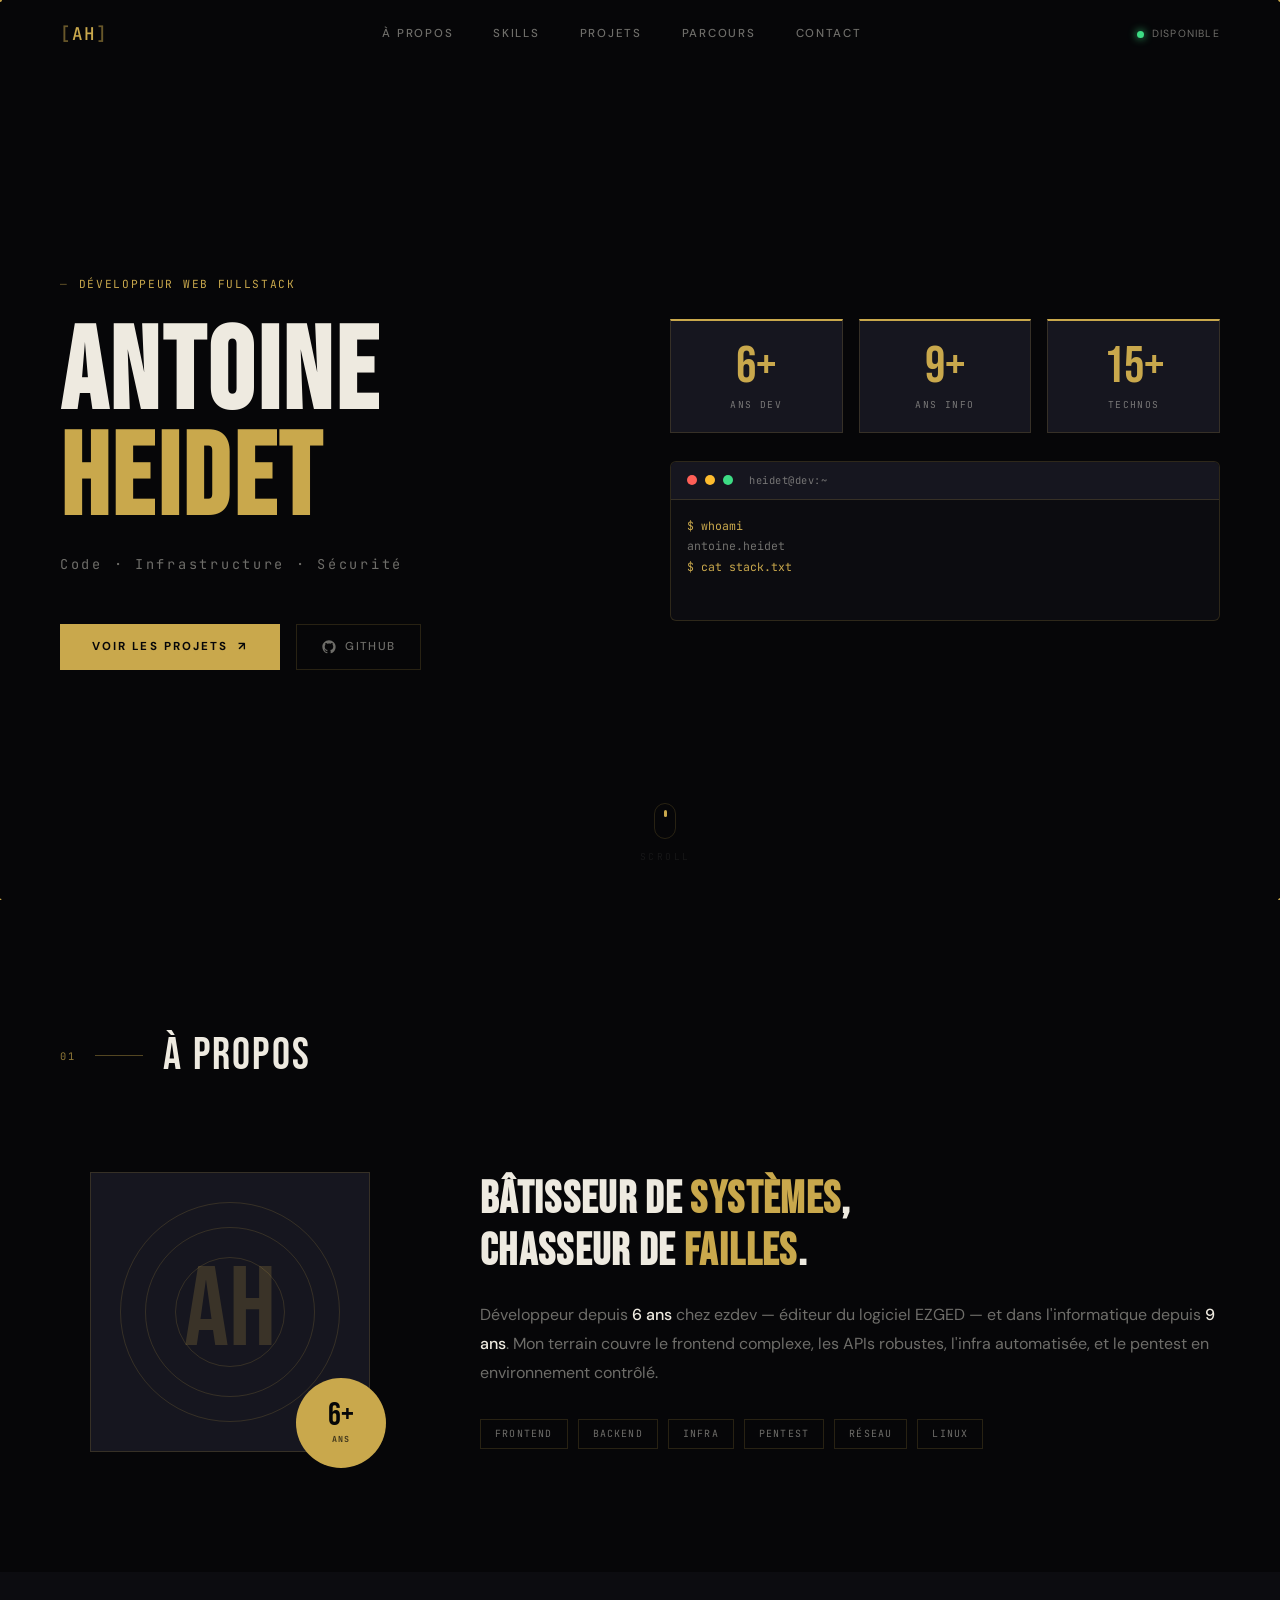
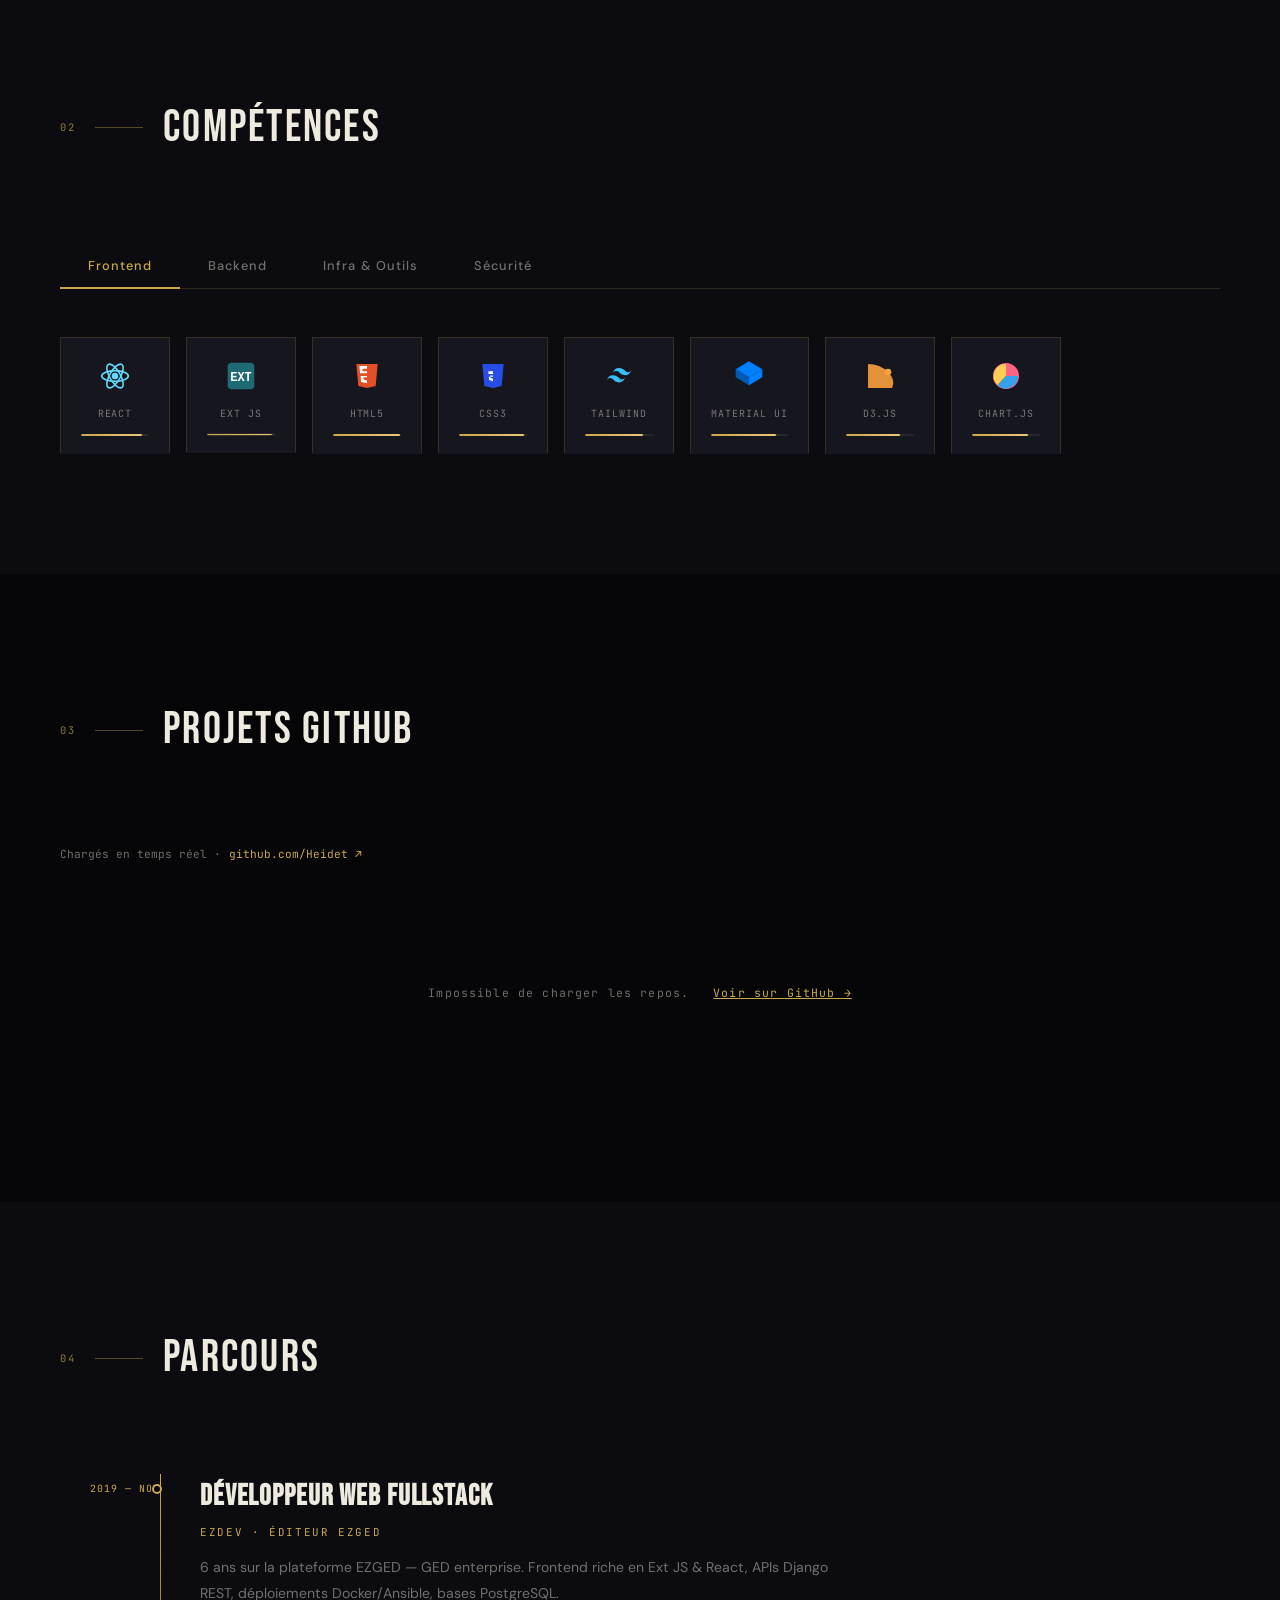
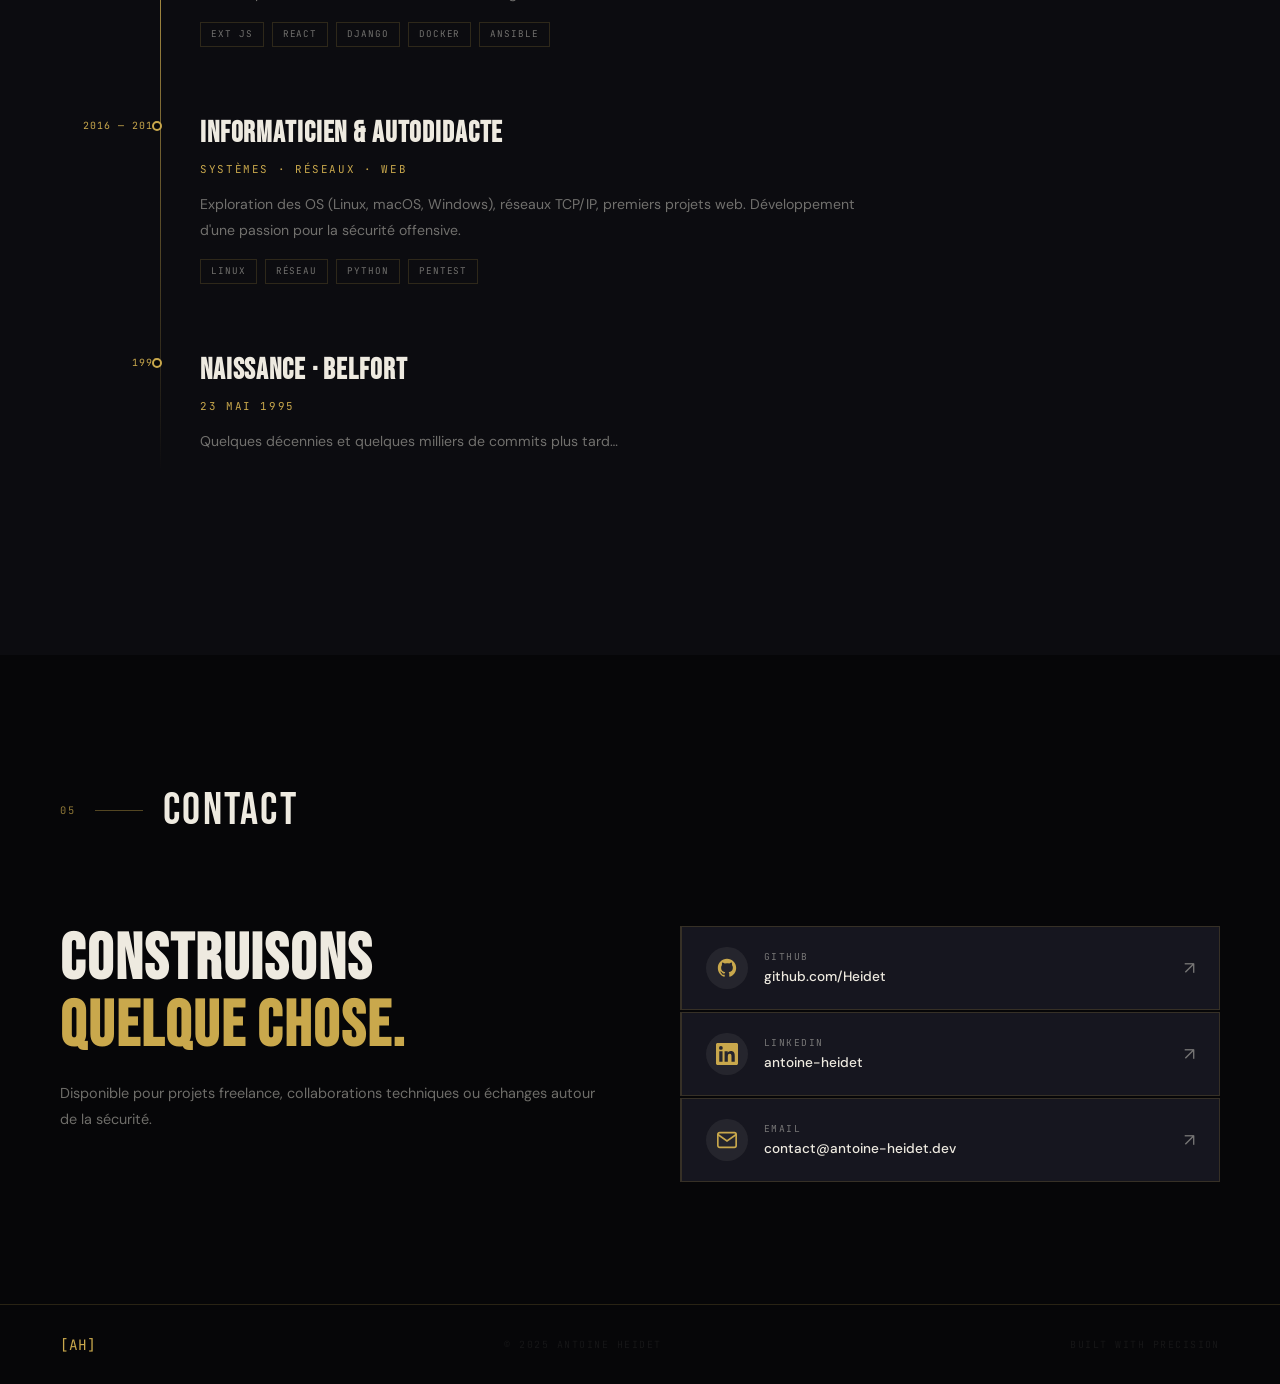
==== portfolio.html @ ffb71284 "first commit portfolio" ====
<!DOCTYPE html>
<html lang="fr">
<head>
  <meta charset="UTF-8" />
  <meta name="viewport" content="width=device-width, initial-scale=1.0" />
  <title>Antoine Heidet — Dev Web</title>
  <link rel="preconnect" href="https://fonts.googleapis.com" />
  <link href="https://fonts.googleapis.com/css2?family=Bebas+Neue&family=DM+Sans:ital,wght@0,300;0,400;0,500;1,300&family=JetBrains+Mono:wght@300;400;500&display=swap" rel="stylesheet" />
  <link rel="stylesheet" href="style.css" />
</head>
<body>

<!-- LOADER -->
<div id="loader">
  <div class="loader-inner">
    <div class="loader-bar"><div class="loader-fill"></div></div>
    <span class="loader-text">Initialisation<span class="loader-dots"></span></span>
  </div>
</div>

<!-- CANVAS BACKGROUND -->
<canvas id="bg-canvas"></canvas>

<!-- NAV -->
<nav id="nav">
  <div class="nav-logo"><span class="logo-bracket">[</span>AH<span class="logo-bracket">]</span></div>
  <div class="nav-links">
    <a href="#about" class="nav-link">À propos</a>
    <a href="#skills" class="nav-link">Skills</a>
    <a href="#projects" class="nav-link">Projets</a>
    <a href="#experience" class="nav-link">Parcours</a>
    <a href="#contact" class="nav-link">Contact</a>
  </div>
  <div class="nav-status"><span class="status-dot"></span><span>Disponible</span></div>
</nav>

<!-- HERO -->
<section id="hero">
  <div class="hero-left">
    <div class="hero-tag"><span class="tag-dash">—</span> Développeur Web Fullstack</div>
    <h1 class="hero-name">
      <span class="name-line" data-text="ANTOINE">ANTOINE</span>
      <span class="name-line accent" data-text="HEIDET">HEIDET</span>
    </h1>
    <p class="hero-sub">Code · Infrastructure · Sécurité</p>
    <div class="hero-cta">
      <a href="#projects" class="btn-main">
        <span class="btn-text">Voir les projets</span>
        <span class="btn-icon">↗</span>
        <span class="btn-bg"></span>
      </a>
      <a href="https://github.com/Heidet" target="_blank" class="btn-ghost">
        <svg width="16" height="16" viewBox="0 0 24 24" fill="currentColor"><path d="M12 2C6.477 2 2 6.477 2 12c0 4.42 2.865 8.166 6.839 9.489.5.092.682-.217.682-.482 0-.237-.008-.866-.013-1.7-2.782.604-3.369-1.341-3.369-1.341-.454-1.155-1.11-1.463-1.11-1.463-.908-.62.069-.608.069-.608 1.003.07 1.531 1.03 1.531 1.03.892 1.529 2.341 1.087 2.91.832.092-.647.35-1.088.636-1.338-2.22-.253-4.555-1.11-4.555-4.943 0-1.091.39-1.984 1.029-2.683-.103-.253-.446-1.27.098-2.647 0 0 .84-.269 2.75 1.025A9.578 9.578 0 0112 6.836c.85.004 1.705.114 2.504.336 1.909-1.294 2.747-1.025 2.747-1.025.546 1.377.202 2.394.1 2.647.64.699 1.028 1.592 1.028 2.683 0 3.842-2.339 4.687-4.566 4.935.359.309.678.919.678 1.852 0 1.336-.012 2.415-.012 2.743 0 .267.18.579.688.481C19.138 20.163 22 16.418 22 12c0-5.523-4.477-10-10-10z"/></svg>
        GitHub
      </a>
    </div>
  </div>
  <div class="hero-right">
    <div class="hero-stats">
      <div class="stat-card" data-delay="0"><div class="stat-num" data-count="6">0</div><div class="stat-label">ans dev</div></div>
      <div class="stat-card" data-delay="150"><div class="stat-num" data-count="9">0</div><div class="stat-label">ans info</div></div>
      <div class="stat-card" data-delay="300"><div class="stat-num" data-count="15">0</div><div class="stat-label">technos</div></div>
    </div>
    <div class="hero-terminal">
      <div class="terminal-bar">
        <span class="t-dot red"></span><span class="t-dot yellow"></span><span class="t-dot green"></span>
        <span class="t-title">heidet@dev:~</span>
      </div>
      <div class="terminal-body" id="terminal-body"></div>
    </div>
  </div>
  <div class="hero-scroll-hint"><div class="scroll-wheel"><div class="scroll-wheel-inner"></div></div><span>Scroll</span></div>
</section>

<!-- À PROPOS -->
<section id="about" class="section">
  <div class="section-label">
    <span class="label-num">01</span><span class="label-line"></span><span class="label-text">À propos</span>
  </div>
  <div class="about-grid">
    <div class="about-avatar reveal-left">
      <div class="avatar-frame">
        <div class="avatar-inner">
          <div class="avatar-initials">AH</div>
          <div class="avatar-rings"><div class="ring r1"></div><div class="ring r2"></div><div class="ring r3"></div></div>
        </div>
        <div class="avatar-badge"><span class="badge-n">6+</span><span class="badge-t">ans</span></div>
      </div>
    </div>
    <div class="about-content reveal-right">
      <h2 class="about-title">Bâtisseur de <em>systèmes</em>,<br>chasseur de <em>failles</em>.</h2>
      <p class="about-text">Développeur depuis <strong>6 ans</strong> chez ezdev — éditeur du logiciel EZGED — et dans l'informatique depuis <strong>9 ans</strong>. Mon terrain couvre le frontend complexe, les APIs robustes, l'infra automatisée, et le pentest en environnement contrôlé.</p>
      <div class="about-tags">
        <span class="atag">Frontend</span><span class="atag">Backend</span><span class="atag">Infra</span><span class="atag">Pentest</span><span class="atag">Réseau</span><span class="atag">Linux</span>
      </div>
    </div>
  </div>
</section>

<!-- COMPÉTENCES -->
<section id="skills" class="section">
  <div class="section-label">
    <span class="label-num">02</span><span class="label-line"></span><span class="label-text">Compétences</span>
  </div>
  <div class="skills-tabs">
    <button class="stab active" data-tab="frontend">Frontend</button>
    <button class="stab" data-tab="backend">Backend</button>
    <button class="stab" data-tab="infra">Infra & Outils</button>
    <button class="stab" data-tab="secu">Sécurité</button>
  </div>
  <div class="skills-panels">

    <div class="skills-panel active" id="tab-frontend">
      <div class="skills-row">
        <div class="sk-card" style="--d:0ms"><div class="sk-icon"><svg viewBox="0 0 24 24" fill="none"><circle cx="12" cy="12" r="2.5" fill="#61DAFB"/><ellipse cx="12" cy="12" rx="10" ry="4" stroke="#61DAFB" stroke-width="1.2" fill="none"/><ellipse cx="12" cy="12" rx="10" ry="4" stroke="#61DAFB" stroke-width="1.2" fill="none" transform="rotate(60 12 12)"/><ellipse cx="12" cy="12" rx="10" ry="4" stroke="#61DAFB" stroke-width="1.2" fill="none" transform="rotate(120 12 12)"/></svg></div><span class="sk-name">React</span><div class="sk-bar"><div class="sk-fill" style="--p:90%"></div></div></div>
        <div class="sk-card" style="--d:60ms"><div class="sk-icon"><svg viewBox="0 0 24 24" fill="none"><rect x="2" y="2" width="20" height="20" rx="3" fill="#1F6B75"/><text x="12" y="16" text-anchor="middle" font-size="9" font-weight="bold" fill="white" font-family="monospace">EXT</text></svg></div><span class="sk-name">Ext JS</span><div class="sk-bar"><div class="sk-fill" style="--p:95%"></div></div></div>
        <div class="sk-card" style="--d:120ms"><div class="sk-icon"><svg viewBox="0 0 24 24"><path d="M4 3l1.5 16.5L12 21l6.5-1.5L20 3H4z" fill="#E34F26"/><path d="M12 8.5H8.7L8.5 6.5H12V4.5H6.3l.5 5.5h5.2v2h-4.8l.4 4.5L12 17.5v-2.1l-2.5-.7-.2-1.7H12v-2.5z" fill="white"/></svg></div><span class="sk-name">HTML5</span><div class="sk-bar"><div class="sk-fill" style="--p:98%"></div></div></div>
        <div class="sk-card" style="--d:180ms"><div class="sk-icon"><svg viewBox="0 0 24 24"><path d="M4 3l1.5 16.5L12 21l6.5-1.5L20 3H4z" fill="#264DE4"/><path d="M12 8.5H8.5l.2 2H12v2H8.9l.2 2.5L12 16v-2l-2-.6-.2-1.7H12V8.5z" fill="white"/></svg></div><span class="sk-name">CSS3</span><div class="sk-bar"><div class="sk-fill" style="--p:95%"></div></div></div>
        <div class="sk-card" style="--d:240ms"><div class="sk-icon"><svg viewBox="0 0 24 24" fill="none"><path d="M12 6C9.6 6 8.1 7.2 7.5 9.6c.9-1.2 1.95-1.65 3.15-1.35.685.171 1.174.667 1.715 1.215C13.24 10.39 14.22 11.4 16.5 11.4c2.4 0 3.9-1.2 4.5-3.6-.9 1.2-1.95 1.65-3.15 1.35C15.26 7.01 14.28 6 12 6zM7.5 11.4C5.1 11.4 3.6 12.6 3 15c.9-1.2 1.95-1.65 3.15-1.35.685.171 1.174.667 1.715 1.215C8.74 15.79 9.72 16.8 12 16.8c2.4 0 3.9-1.2 4.5-3.6-.9 1.2-1.95 1.65-3.15 1.35C10.76 12.41 9.78 11.4 7.5 11.4z" fill="#38BDF8"/></svg></div><span class="sk-name">Tailwind</span><div class="sk-bar"><div class="sk-fill" style="--p:85%"></div></div></div>
        <div class="sk-card" style="--d:300ms"><div class="sk-icon"><svg viewBox="0 0 24 24" fill="none"><path d="M2 7l10-6 10 6-10 6L2 7z" fill="#007FFF"/><path d="M2 7v6l10 6V13L2 7z" fill="#0059B2"/><path d="M22 7v6l-10 6V13l10-6z" fill="#007FFF"/></svg></div><span class="sk-name">Material UI</span><div class="sk-bar"><div class="sk-fill" style="--p:85%"></div></div></div>
        <div class="sk-card" style="--d:360ms"><div class="sk-icon"><svg viewBox="0 0 24 24" fill="none"><path d="M3 3Q12 3 18 9Q24 15 21 21L3 21Z" fill="#F9A03C" opacity="0.9"/><circle cx="18" cy="9" r="2.5" fill="#F9A03C"/></svg></div><span class="sk-name">D3.js</span><div class="sk-bar"><div class="sk-fill" style="--p:80%"></div></div></div>
        <div class="sk-card" style="--d:420ms"><div class="sk-icon"><svg viewBox="0 0 24 24" fill="none"><circle cx="12" cy="12" r="9" stroke="#FF6384" stroke-width="1.5" fill="none"/><path d="M12 12L12 3A9 9 0 0 1 21 12Z" fill="#FF6384"/><path d="M12 12L21 12A9 9 0 0 1 5.7 18.7Z" fill="#36A2EB"/><path d="M12 12L5.7 18.7A9 9 0 0 1 12 3Z" fill="#FFCE56"/></svg></div><span class="sk-name">Chart.js</span><div class="sk-bar"><div class="sk-fill" style="--p:82%"></div></div></div>
      </div>
    </div>

    <div class="skills-panel" id="tab-backend">
      <div class="skills-row">
        <div class="sk-card" style="--d:0ms"><div class="sk-icon"><svg viewBox="0 0 24 24"><path d="M11.9 2C7.4 2 7.6 4 7.6 4v2h4.4v.6H6.1S3 6.3 3 11s2.6 4.5 2.6 4.5H7v-2.2s-.1-2.6 2.6-2.6h4.4s2.4.1 2.4-2.3V4.4C16.4 2 11.9 2 11.9 2zm-1.4 1.4a.9.9 0 1 1 0 1.8.9.9 0 0 1 0-1.8z" fill="#3776AB"/><path d="M12.1 22c4.5 0 4.3-2 4.3-2v-2h-4.4v-.6h5.9s3.1.3 3.1-4.4-2.6-4.5-2.6-4.5H17v2.2s.1 2.6-2.6 2.6H10s-2.4-.1-2.4 2.3v3.9C7.6 22 12.1 22 12.1 22zm1.4-1.4a.9.9 0 1 1 0-1.8.9.9 0 0 1 0 1.8z" fill="#FFD43B"/></svg></div><span class="sk-name">Python</span><div class="sk-bar"><div class="sk-fill" style="--p:90%"></div></div></div>
        <div class="sk-card" style="--d:60ms"><div class="sk-icon"><svg viewBox="0 0 24 24" fill="none"><rect x="2" y="2" width="20" height="20" rx="3" fill="#092E20"/><text x="12" y="16" text-anchor="middle" font-size="7.5" font-weight="bold" fill="#44B78B" font-family="monospace">DRF</text></svg></div><span class="sk-name">Django REST</span><div class="sk-bar"><div class="sk-fill" style="--p:88%"></div></div></div>
        <div class="sk-card" style="--d:120ms"><div class="sk-icon"><svg viewBox="0 0 24 24"><path d="M17.1 2.4c-1.3-.3-2.6.1-3.7.7-1-.4-2.2-.6-3.5-.4C6.1 3.3 3 6.5 3 10.4c0 2.4.8 4.1 1.9 4.8.5.3 1 .4 1.5.2.5 1.4 1.2 2.4 2 3 .5.4 1.1.6 1.7.5v1.8c0 .8.6 1.4 1.3 1.3l.5-1.4.5 1.4c.7.1 1.3-.5 1.3-1.3v-1.9c1.6-.3 3-1.9 3.7-4.2.4.1.8 0 1.2-.2 1.1-.7 1.8-2.4 1.8-4.6 0-2-.8-4-2.3-5.4z" fill="#336791"/><ellipse cx="9.5" cy="8.5" rx="1" ry="1.5" fill="white" opacity="0.8"/><ellipse cx="14" cy="8.5" rx="1" ry="1.5" fill="white" opacity="0.8"/></svg></div><span class="sk-name">PostgreSQL</span><div class="sk-bar"><div class="sk-fill" style="--p:85%"></div></div></div>
        <div class="sk-card" style="--d:180ms"><div class="sk-icon"><svg viewBox="0 0 24 24" fill="none"><ellipse cx="12" cy="8" rx="9" ry="4" fill="#D82C20"/><path d="M3 8v3c0 2.2 4 4 9 4s9-1.8 9-4V8" fill="#D82C20"/><ellipse cx="12" cy="8" rx="9" ry="4" fill="#FF6B6B" opacity="0.4"/><text x="12" y="9.5" text-anchor="middle" font-size="4.5" font-weight="bold" fill="white" font-family="monospace">REDIS</text></svg></div><span class="sk-name">Redis</span><div class="sk-bar"><div class="sk-fill" style="--p:70%"></div></div></div>
        <div class="sk-card" style="--d:240ms"><div class="sk-icon"><svg viewBox="0 0 24 24" fill="none"><path d="M3 12Q3 6 9 6" stroke="#c9a84c" stroke-width="2" stroke-linecap="round"/><path d="M3 12Q3 18 9 18" stroke="#c9a84c" stroke-width="2" stroke-linecap="round"/><path d="M21 12Q21 6 15 6" stroke="#c9a84c" stroke-width="2" stroke-linecap="round"/><path d="M21 12Q21 18 15 18" stroke="#c9a84c" stroke-width="2" stroke-linecap="round"/><circle cx="12" cy="12" r="2.5" fill="#c9a84c"/></svg></div><span class="sk-name">WebSocket</span><div class="sk-bar"><div class="sk-fill" style="--p:72%"></div></div></div>
      </div>
    </div>

    <div class="skills-panel" id="tab-infra">
      <div class="skills-row">
        <div class="sk-card" style="--d:0ms"><div class="sk-icon"><svg viewBox="0 0 24 24"><path d="M13.5 11h-2v-2h2v2zm-2.5 0h-2V9h2v2zm-2.5 0H6.5V9H8.5v2zm5 0h-2V9h2v2zm2.5 0h-2V9h2v2zm-5-2.5h-2V6.5h2V8.5zm2.5 0h-2V6.5h2V8.5z" fill="#2496ED"/><path d="M22.5 11.5c-.4-.3-1.4-.4-2.1-.3-.2-.7-.6-1.3-1.3-1.7l-.4-.2-.3.4c-.4.6-.5 1.5-.4 2.2-.3-.2-.9-.2-1.2-.2H2.5c-.3 1.1 0 3.3 1.3 4.6.9.9 2.3 1.2 3.7 1.2 3.5 0 6.1-1.6 7.5-4.5.5 0 1.5 0 2-.6.1-.1.3-.3.5-.9z" fill="#2496ED"/></svg></div><span class="sk-name">Docker</span><div class="sk-bar"><div class="sk-fill" style="--p:88%"></div></div></div>
        <div class="sk-card" style="--d:60ms"><div class="sk-icon"><svg viewBox="0 0 24 24" fill="none"><circle cx="12" cy="12" r="10" fill="#EE0000"/><path d="M12 4L16 18L12 15L8 18Z" fill="white"/></svg></div><span class="sk-name">Ansible</span><div class="sk-bar"><div class="sk-fill" style="--p:82%"></div></div></div>
        <div class="sk-card" style="--d:120ms"><div class="sk-icon"><svg viewBox="0 0 24 24"><path d="M12 2C8 2 5 6 5 10c0 2 .5 3.5 1 4.5-.5 1-1 2.5-1 3.5 0 1.5 1 2.5 2 2.5.5 0 1-.2 1.5-.5.5.3 1.5.5 3.5.5s3-.2 3.5-.5c.5.3 1 .5 1.5.5 1 0 2-1 2-2.5 0-1-.5-2.5-1-3.5.5-1 1-2.5 1-4.5 0-4-3-8-7-8z" fill="#FCC624"/><circle cx="9.5" cy="10.5" r="1" fill="#333"/><circle cx="14.5" cy="10.5" r="1" fill="#333"/></svg></div><span class="sk-name">Linux</span><div class="sk-bar"><div class="sk-fill" style="--p:92%"></div></div></div>
        <div class="sk-card" style="--d:180ms"><div class="sk-icon"><svg viewBox="0 0 24 24"><path d="M2 4.5L10.5 3.5V11H2V4.5z" fill="#00ADEF"/><path d="M11.5 3.4L22 2V11H11.5V3.4z" fill="#00ADEF"/><path d="M2 12H10.5V19.5L2 18.5V12z" fill="#00ADEF"/><path d="M11.5 12H22V21L11.5 19.7V12z" fill="#00ADEF"/></svg></div><span class="sk-name">Windows</span><div class="sk-bar"><div class="sk-fill" style="--p:85%"></div></div></div>
        <div class="sk-card" style="--d:240ms"><div class="sk-icon"><svg viewBox="0 0 24 24"><path d="M21.7 11.3l-9-9a1 1 0 0 0-1.4 0l-2 2 2.5 2.5a1.2 1.2 0 0 1 1.5 1.5l2.4 2.4a1.2 1.2 0 1 1-.7.7L13 9v6.3a1.2 1.2 0 1 1-1 0V8.9a1.2 1.2 0 0 1-.7-1.6L8.9 4.9l-6.6 6.6a1 1 0 0 0 0 1.4l9 9a1 1 0 0 0 1.4 0l9-9a1 1 0 0 0 0-1.6z" fill="#F05033"/></svg></div><span class="sk-name">Git</span><div class="sk-bar"><div class="sk-fill" style="--p:93%"></div></div></div>
        <div class="sk-card" style="--d:300ms"><div class="sk-icon"><svg viewBox="0 0 24 24"><path d="M12 3C9 3 7.5 5 7 6.5 5.5 6.8 4 8.5 4 11c0 4 3 9 5 9 1 0 1.5-.5 3-.5s2 .5 3 .5c2 0 5-5 5-9 0-2.5-1.5-4.2-3-4.5C16.5 5 15 3 12 3z" fill="#555"/><ellipse cx="10" cy="4" rx="2" ry="1.5" fill="#888" transform="rotate(-15 10 4)"/></svg></div><span class="sk-name">macOS</span><div class="sk-bar"><div class="sk-fill" style="--p:90%"></div></div></div>
      </div>
    </div>

    <div class="skills-panel" id="tab-secu">
      <div class="skills-row">
        <div class="sk-card" style="--d:0ms"><div class="sk-icon"><svg viewBox="0 0 24 24" fill="none"><circle cx="12" cy="12" r="9" stroke="#c9a84c" stroke-width="1.5"/><path d="M8 12L11 15L16 9" stroke="#c9a84c" stroke-width="1.8" stroke-linecap="round" stroke-linejoin="round"/></svg></div><span class="sk-name">Pentest</span><div class="sk-bar"><div class="sk-fill" style="--p:75%"></div></div></div>
        <div class="sk-card" style="--d:60ms"><div class="sk-icon"><svg viewBox="0 0 24 24" fill="none"><circle cx="12" cy="12" r="10" fill="#268BEE"/><path d="M7 7L12 12L7 17" stroke="white" stroke-width="2" stroke-linecap="round" stroke-linejoin="round"/><path d="M12 7L17 7" stroke="white" stroke-width="2" stroke-linecap="round"/></svg></div><span class="sk-name">Kali Linux</span><div class="sk-bar"><div class="sk-fill" style="--p:78%"></div></div></div>
        <div class="sk-card" style="--d:120ms"><div class="sk-icon"><svg viewBox="0 0 24 24" fill="none"><path d="M12 2L4 7v5c0 4.4 3.4 8.5 8 9.5 4.6-1 8-5.1 8-9.5V7L12 2z" fill="#5B5EA6"/><path d="M12 7v5m0 3v.5" stroke="white" stroke-width="2" stroke-linecap="round"/></svg></div><span class="sk-name">OWASP</span><div class="sk-bar"><div class="sk-fill" style="--p:72%"></div></div></div>
        <div class="sk-card" style="--d:180ms"><div class="sk-icon"><svg viewBox="0 0 24 24" fill="none"><circle cx="12" cy="5" r="2.5" fill="#c9a84c"/><circle cx="4" cy="19" r="2.5" fill="#c9a84c"/><circle cx="20" cy="19" r="2.5" fill="#c9a84c"/><path d="M12 7.5L4 16.5M12 7.5L20 16.5M4 19L20 19" stroke="#c9a84c" stroke-width="1.2" stroke-linecap="round"/></svg></div><span class="sk-name">Réseau</span><div class="sk-bar"><div class="sk-fill" style="--p:80%"></div></div></div>
        <div class="sk-card" style="--d:240ms"><div class="sk-icon"><svg viewBox="0 0 24 24" fill="none"><rect x="3" y="11" width="18" height="11" rx="2" stroke="#c9a84c" stroke-width="1.5"/><path d="M7 11V7a5 5 0 0 1 10 0v4" stroke="#c9a84c" stroke-width="1.5" stroke-linecap="round"/><circle cx="12" cy="16" r="1.5" fill="#c9a84c"/></svg></div><span class="sk-name">Audit sécurité</span><div class="sk-bar"><div class="sk-fill" style="--p:70%"></div></div></div>
      </div>
    </div>

  </div>
</section>

<!-- PROJETS GITHUB -->
<section id="projects" class="section">
  <div class="section-label">
    <span class="label-num">03</span><span class="label-line"></span><span class="label-text">Projets GitHub</span>
  </div>
  <div class="projects-meta reveal-up">
    <span>Chargés en temps réel ·</span>
    <a href="https://github.com/Heidet" target="_blank" class="meta-link">github.com/Heidet ↗</a>
  </div>
  <div class="github-grid" id="github-grid">
    <div class="gh-loading"><div class="loading-spinner"></div><span>Connexion à l'API GitHub…</span></div>
  </div>
</section>

<!-- PARCOURS -->
<section id="experience" class="section">
  <div class="section-label">
    <span class="label-num">04</span><span class="label-line"></span><span class="label-text">Parcours</span>
  </div>
  <div class="timeline">
    <div class="tl-item reveal-left">
      <div class="tl-year">2019 — NOW</div>
      <div class="tl-content">
        <div class="tl-dot"></div>
        <h3 class="tl-role">Développeur Web Fullstack</h3>
        <div class="tl-company">ezdev · Éditeur EZGED</div>
        <p class="tl-desc">6 ans sur la plateforme EZGED — GED enterprise. Frontend riche en Ext JS & React, APIs Django REST, déploiements Docker/Ansible, bases PostgreSQL.</p>
        <div class="tl-tags"><span>Ext JS</span><span>React</span><span>Django</span><span>Docker</span><span>Ansible</span></div>
      </div>
    </div>
    <div class="tl-item reveal-left" style="--d:150ms">
      <div class="tl-year">2016 — 2019</div>
      <div class="tl-content">
        <div class="tl-dot"></div>
        <h3 class="tl-role">Informaticien & Autodidacte</h3>
        <div class="tl-company">Systèmes · Réseaux · Web</div>
        <p class="tl-desc">Exploration des OS (Linux, macOS, Windows), réseaux TCP/IP, premiers projets web. Développement d'une passion pour la sécurité offensive.</p>
        <div class="tl-tags"><span>Linux</span><span>Réseau</span><span>Python</span><span>Pentest</span></div>
      </div>
    </div>
    <div class="tl-item reveal-left" style="--d:300ms">
      <div class="tl-year">1995</div>
      <div class="tl-content">
        <div class="tl-dot"></div>
        <h3 class="tl-role">Naissance · Belfort</h3>
        <div class="tl-company">23 mai 1995</div>
        <p class="tl-desc">Quelques décennies et quelques milliers de commits plus tard…</p>
      </div>
    </div>
  </div>
</section>

<!-- CONTACT -->
<section id="contact" class="section">
  <div class="section-label">
    <span class="label-num">05</span><span class="label-line"></span><span class="label-text">Contact</span>
  </div>
  <div class="contact-wrap">
    <div class="contact-left reveal-left">
      <h2 class="contact-title">Construisons<br><em>quelque chose.</em></h2>
      <p class="contact-sub">Disponible pour projets freelance, collaborations techniques ou échanges autour de la sécurité.</p>
    </div>
    <div class="contact-right reveal-right">
      <a href="https://github.com/Heidet" target="_blank" class="contact-card">
        <div class="cc-icon"><svg width="22" height="22" viewBox="0 0 24 24" fill="currentColor"><path d="M12 2C6.477 2 2 6.477 2 12c0 4.42 2.865 8.166 6.839 9.489.5.092.682-.217.682-.482 0-.237-.008-.866-.013-1.7-2.782.604-3.369-1.341-3.369-1.341-.454-1.155-1.11-1.463-1.11-1.463-.908-.62.069-.608.069-.608 1.003.07 1.531 1.03 1.531 1.03.892 1.529 2.341 1.087 2.91.832.092-.647.35-1.088.636-1.338-2.22-.253-4.555-1.11-4.555-4.943 0-1.091.39-1.984 1.029-2.683-.103-.253-.446-1.27.098-2.647 0 0 .84-.269 2.75 1.025A9.578 9.578 0 0112 6.836c.85.004 1.705.114 2.504.336 1.909-1.294 2.747-1.025 2.747-1.025.546 1.377.202 2.394.1 2.647.64.699 1.028 1.592 1.028 2.683 0 3.842-2.339 4.687-4.566 4.935.359.309.678.919.678 1.852 0 1.336-.012 2.415-.012 2.743 0 .267.18.579.688.481C19.138 20.163 22 16.418 22 12c0-5.523-4.477-10-10-10z"/></svg></div>
        <div class="cc-info"><div class="cc-label">GitHub</div><div class="cc-val">github.com/Heidet</div></div>
        <span class="cc-arrow">↗</span>
      </a>
      <a href="https://www.linkedin.com/in/antoine-heidet/" target="_blank" class="contact-card">
        <div class="cc-icon"><svg width="22" height="22" viewBox="0 0 24 24" fill="currentColor"><path d="M20.447 20.452h-3.554v-5.569c0-1.328-.027-3.037-1.852-3.037-1.853 0-2.136 1.445-2.136 2.939v5.667H9.351V9h3.414v1.561h.046c.477-.9 1.637-1.85 3.37-1.85 3.601 0 4.267 2.37 4.267 5.455v6.286zM5.337 7.433a2.062 2.062 0 0 1-2.063-2.065 2.064 2.064 0 1 1 2.063 2.065zm1.782 13.019H3.555V9h3.564v11.452zM22.225 0H1.771C.792 0 0 .774 0 1.729v20.542C0 23.227.792 24 1.771 24h20.451C23.2 24 24 23.227 24 22.271V1.729C24 .774 23.2 0 22.222 0h.003z"/></svg></div>
        <div class="cc-info"><div class="cc-label">LinkedIn</div><div class="cc-val">antoine-heidet</div></div>
        <span class="cc-arrow">↗</span>
      </a>
      <a href="mailto:contact@antoine-heidet.dev" class="contact-card contact-card-email">
        <div class="cc-icon"><svg width="22" height="22" viewBox="0 0 24 24" fill="none" stroke="currentColor" stroke-width="1.8"><path d="M4 4h16c1.1 0 2 .9 2 2v12c0 1.1-.9 2-2 2H4c-1.1 0-2-.9-2-2V6c0-1.1.9-2 2-2z"/><polyline points="22,6 12,13 2,6"/></svg></div>
        <div class="cc-info"><div class="cc-label">Email</div><div class="cc-val">contact@antoine-heidet.dev</div></div>
        <span class="cc-arrow">↗</span>
      </a>
    </div>
  </div>
</section>

<footer>
  <span class="footer-logo">[AH]</span>
  <span class="footer-copy">© 2025 Antoine Heidet</span>
  <span class="footer-built">Built with precision</span>
</footer>

<script src="main.js"></script>
</body>
</html>
---- style.css ----
/* ============================
   RESET & VARIABLES
   ============================ */
*, *::before, *::after { margin: 0; padding: 0; box-sizing: border-box; }

:root {
  --bg:       #060608;
  --bg2:      #0c0c10;
  --bg3:      #12121a;
  --panel:    #16161f;
  --gold:     #c9a84c;
  --gold-l:   #e8c97a;
  --gold-d:   rgba(201,168,76,0.12);
  --gold-b:   rgba(201,168,76,0.25);
  --white:    #eeeae0;
  --muted:    rgba(238,234,224,0.45);
  --faint:    rgba(238,234,224,0.07);
  --border:   rgba(201,168,76,0.18);
  --green:    #3ddc84;
  --red:      #ff5f57;
  --yellow:   #febc2e;
  --font-display: 'Bebas Neue', sans-serif;
  --font-body:    'DM Sans', sans-serif;
  --font-mono:    'JetBrains Mono', monospace;
}

html { scroll-behavior: smooth; }

body {
  background: var(--bg);
  color: var(--white);
  font-family: var(--font-body);
  overflow-x: hidden;
  line-height: 1.6;
}

/* ============================
   CANVAS BACKGROUND
   ============================ */
#bg-canvas {
  position: fixed; inset: 0; z-index: 0;
  pointer-events: none;
}

/* ============================
   LOADER
   ============================ */
#loader {
  position: fixed; inset: 0; z-index: 1000;
  background: var(--bg);
  display: flex; align-items: center; justify-content: center;
  transition: opacity 0.6s ease, visibility 0.6s ease;
}
#loader.hidden { opacity: 0; visibility: hidden; }

.loader-inner {
  display: flex; flex-direction: column; align-items: center; gap: 20px;
  width: 260px;
}
.loader-bar {
  width: 100%; height: 2px;
  background: var(--faint);
  overflow: hidden;
}
.loader-fill {
  height: 100%;
  background: linear-gradient(90deg, var(--gold), var(--gold-l));
  width: 0%;
  transition: width 0.05s linear;
  box-shadow: 0 0 12px var(--gold);
}
.loader-text {
  font-family: var(--font-mono);
  font-size: 0.7rem; letter-spacing: 0.2em;
  color: var(--muted); text-transform: uppercase;
}
.loader-dots::after {
  content: '';
  animation: dots 1.2s steps(4, end) infinite;
}
@keyframes dots {
  0%   { content: ''; }
  25%  { content: '.'; }
  50%  { content: '..'; }
  75%  { content: '...'; }
}

/* ============================
   NAV
   ============================ */
#nav {
  position: fixed; top: 0; left: 0; right: 0; z-index: 100;
  display: flex; align-items: center; justify-content: space-between;
  padding: 20px 60px;
  transition: background 0.3s, padding 0.3s, backdrop-filter 0.3s;
}
#nav.scrolled {
  background: rgba(6,6,8,0.92);
  backdrop-filter: blur(16px);
  padding: 14px 60px;
  border-bottom: 1px solid var(--border);
}
.nav-logo {
  font-family: var(--font-mono);
  font-size: 1.1rem; font-weight: 500;
  color: var(--gold); letter-spacing: 0.05em;
}
.logo-bracket { opacity: 0.5; }

.nav-links { display: flex; gap: 40px; }
.nav-link {
  color: var(--muted); text-decoration: none;
  font-size: 0.72rem; font-weight: 500;
  letter-spacing: 0.15em; text-transform: uppercase;
  position: relative; transition: color 0.3s;
}
.nav-link::after {
  content: ''; position: absolute; bottom: -3px; left: 0;
  width: 0; height: 1px;
  background: var(--gold);
  transition: width 0.3s cubic-bezier(.25,.46,.45,.94);
}
.nav-link:hover { color: var(--gold); }
.nav-link:hover::after { width: 100%; }
.nav-link.active { color: var(--gold); }
.nav-link.active::after { width: 100%; }

.nav-status {
  display: flex; align-items: center; gap: 8px;
  font-size: 0.65rem; letter-spacing: 0.12em;
  color: var(--muted); text-transform: uppercase;
}
.status-dot {
  width: 7px; height: 7px; border-radius: 50%;
  background: var(--green);
  box-shadow: 0 0 8px var(--green);
  animation: pulse-green 2s ease-in-out infinite;
}
@keyframes pulse-green {
  0%, 100% { opacity: 1; box-shadow: 0 0 8px var(--green); }
  50%       { opacity: 0.6; box-shadow: 0 0 16px var(--green); }
}

/* ============================
   HERO
   ============================ */
#hero {
  position: relative; z-index: 1;
  min-height: 100vh;
  display: grid; grid-template-columns: 1fr 1fr;
  align-items: center;
  padding: 120px 60px 80px;
  gap: 60px;
  overflow: hidden;
}

.hero-tag {
  display: inline-flex; align-items: center; gap: 10px;
  font-family: var(--font-mono); font-size: 0.7rem;
  color: var(--gold); letter-spacing: 0.15em; text-transform: uppercase;
  margin-bottom: 28px;
  opacity: 0; transform: translateY(20px);
  animation: fadeUp 0.6s 1.6s ease forwards;
}
.tag-dash { opacity: 0.5; }

.hero-name {
  display: flex; flex-direction: column;
  margin-bottom: 20px;
  opacity: 0; transform: translateY(30px);
  animation: fadeUp 0.7s 1.8s ease forwards;
}
.name-line {
  font-family: var(--font-display);
  font-size: clamp(4.5rem, 9vw, 9rem);
  line-height: 0.92; letter-spacing: 0.03em;
  color: var(--white);
  display: block;
  position: relative;
}
.name-line.accent { color: var(--gold); }

.hero-sub {
  font-family: var(--font-mono); font-size: 0.85rem;
  color: var(--muted); letter-spacing: 0.2em;
  margin-bottom: 48px;
  opacity: 0; transform: translateY(20px);
  animation: fadeUp 0.6s 2s ease forwards;
}

.hero-cta {
  display: flex; gap: 16px; align-items: center;
  opacity: 0; transform: translateY(20px);
  animation: fadeUp 0.6s 2.1s ease forwards;
}

.btn-main {
  position: relative; overflow: hidden;
  display: inline-flex; align-items: center; gap: 10px;
  padding: 14px 32px;
  background: var(--gold);
  color: var(--bg); text-decoration: none;
  font-size: 0.72rem; font-weight: 700;
  letter-spacing: 0.18em; text-transform: uppercase;
  transition: transform 0.2s;
}
.btn-bg {
  position: absolute; inset: 0;
  background: var(--gold-l);
  transform: translateX(-101%);
  transition: transform 0.35s cubic-bezier(.25,.46,.45,.94);
}
.btn-main:hover .btn-bg { transform: translateX(0); }
.btn-main:hover { transform: translateY(-2px); }
.btn-text, .btn-icon { position: relative; z-index: 1; }

.btn-ghost {
  display: inline-flex; align-items: center; gap: 8px;
  padding: 13px 24px;
  border: 1px solid var(--border);
  color: var(--muted); text-decoration: none;
  font-size: 0.72rem; font-weight: 500;
  letter-spacing: 0.12em; text-transform: uppercase;
  transition: all 0.3s;
}
.btn-ghost:hover { border-color: var(--gold); color: var(--gold); background: var(--gold-d); }

/* HERO RIGHT */
.hero-right {
  display: flex; flex-direction: column; gap: 28px;
  opacity: 0; transform: translateX(40px);
  animation: fadeRight 0.8s 2s ease forwards;
}

.hero-stats {
  display: flex; gap: 16px;
}
.stat-card {
  flex: 1;
  background: var(--panel);
  border: 1px solid var(--border);
  border-top: 2px solid var(--gold);
  padding: 20px 16px;
  text-align: center;
  transition: transform 0.3s, box-shadow 0.3s;
}
.stat-card:hover { transform: translateY(-4px); box-shadow: 0 12px 32px rgba(201,168,76,0.12); }
.stat-num {
  font-family: var(--font-display);
  font-size: 3.2rem; line-height: 1;
  color: var(--gold);
}
.stat-label {
  font-family: var(--font-mono);
  font-size: 0.6rem; color: var(--muted);
  letter-spacing: 0.15em; text-transform: uppercase;
  margin-top: 4px;
}

/* TERMINAL */
.hero-terminal {
  background: var(--bg2);
  border: 1px solid var(--border);
  border-radius: 6px;
  overflow: hidden;
}
.terminal-bar {
  display: flex; align-items: center; gap: 8px;
  padding: 10px 16px;
  background: var(--panel);
  border-bottom: 1px solid var(--border);
}
.t-dot {
  width: 10px; height: 10px; border-radius: 50%;
}
.t-dot.red    { background: var(--red); }
.t-dot.yellow { background: var(--yellow); }
.t-dot.green  { background: var(--green); }
.t-title {
  font-family: var(--font-mono); font-size: 0.65rem;
  color: var(--muted); margin-left: 8px; letter-spacing: 0.05em;
}
.terminal-body {
  padding: 16px;
  font-family: var(--font-mono); font-size: 0.72rem;
  line-height: 1.8; min-height: 120px;
  color: var(--green);
}
.terminal-body .prompt { color: var(--gold); }
.terminal-body .output { color: var(--muted); }
.terminal-body .cursor {
  display: inline-block; width: 8px; height: 1.1em;
  background: var(--gold); vertical-align: text-bottom;
  animation: blink-cursor 1s step-end infinite;
}
@keyframes blink-cursor { 50% { opacity: 0; } }

/* SCROLL HINT */
.hero-scroll-hint {
  position: absolute; bottom: 36px; left: 50%;
  transform: translateX(-50%);
  display: flex; flex-direction: column; align-items: center; gap: 10px;
  opacity: 0; animation: fadeUp 0.6s 2.5s ease forwards;
}
.hero-scroll-hint span {
  font-family: var(--font-mono); font-size: 0.6rem;
  color: var(--faint); letter-spacing: 0.25em; text-transform: uppercase;
}
.scroll-wheel {
  width: 22px; height: 36px;
  border: 1px solid var(--border); border-radius: 12px;
  display: flex; justify-content: center; padding-top: 6px;
}
.scroll-wheel-inner {
  width: 3px; height: 7px; border-radius: 2px;
  background: var(--gold);
  animation: scroll-anim 2s ease-in-out infinite;
}
@keyframes scroll-anim {
  0%   { transform: translateY(0); opacity: 1; }
  100% { transform: translateY(14px); opacity: 0; }
}

/* ============================
   SECTION COMMONS
   ============================ */
.section {
  position: relative; z-index: 1;
  padding: 120px 60px;
}
.section:nth-child(even) { background: var(--bg2); }

.section-label {
  display: flex; align-items: center; gap: 20px;
  margin-bottom: 80px;
}
.label-num {
  font-family: var(--font-mono); font-size: 0.65rem;
  color: var(--gold); letter-spacing: 0.15em; opacity: 0.7;
}
.label-line {
  width: 48px; height: 1px;
  background: var(--gold); opacity: 0.4;
}
.label-text {
  font-family: var(--font-display);
  font-size: clamp(1.8rem, 3.5vw, 3rem);
  letter-spacing: 0.05em; color: var(--white);
}

/* ============================
   ABOUT
   ============================ */
#about .about-grid {
  display: grid; grid-template-columns: 340px 1fr;
  gap: 80px; align-items: center;
}

.avatar-frame {
  position: relative; width: 280px; margin: 0 auto;
}
.avatar-inner {
  aspect-ratio: 1;
  background: var(--panel);
  border: 1px solid var(--border);
  display: flex; align-items: center; justify-content: center;
  position: relative; overflow: hidden;
}
.avatar-initials {
  font-family: var(--font-display);
  font-size: 7rem; color: var(--gold); opacity: 0.2;
  line-height: 1; user-select: none;
}
.avatar-rings {
  position: absolute; inset: 0;
  display: flex; align-items: center; justify-content: center;
  pointer-events: none;
}
.ring {
  position: absolute; border-radius: 50%;
  border: 1px solid var(--border);
}
.r1 { width: 220px; height: 220px; animation: spin-cw 20s linear infinite; }
.r2 { width: 170px; height: 170px; animation: spin-ccw 14s linear infinite; }
.r3 { width: 110px; height: 110px; animation: spin-cw 9s linear infinite; }
@keyframes spin-cw  { to { transform: rotate(360deg); } }
@keyframes spin-ccw { to { transform: rotate(-360deg); } }

.avatar-badge {
  position: absolute; bottom: -16px; right: -16px;
  width: 90px; height: 90px;
  background: var(--gold); border-radius: 50%;
  display: flex; flex-direction: column;
  align-items: center; justify-content: center;
  gap: 1px;
}
.badge-n {
  font-family: var(--font-display);
  font-size: 2rem; line-height: 1;
  color: var(--bg);
}
.badge-t {
  font-family: var(--font-mono);
  font-size: 0.52rem; font-weight: 700;
  letter-spacing: 0.1em; text-transform: uppercase;
  color: var(--bg); opacity: 0.7;
}

.about-title {
  font-family: var(--font-display);
  font-size: clamp(2rem, 3.5vw, 3.2rem);
  line-height: 1.15; letter-spacing: 0.03em;
  margin-bottom: 24px;
}
.about-title em { font-style: normal; color: var(--gold); }
.about-text {
  font-size: 1rem; color: var(--muted); line-height: 1.8;
  margin-bottom: 32px;
}
.about-text strong { color: var(--white); font-weight: 500; }

.about-tags { display: flex; flex-wrap: wrap; gap: 10px; }
.atag {
  padding: 6px 14px;
  border: 1px solid var(--border);
  font-family: var(--font-mono); font-size: 0.62rem;
  color: var(--muted); letter-spacing: 0.12em; text-transform: uppercase;
  transition: all 0.3s;
}
.atag:hover { border-color: var(--gold); color: var(--gold); background: var(--gold-d); }

/* ============================
   SKILLS
   ============================ */
.skills-tabs {
  display: flex; gap: 0;
  margin-bottom: 48px;
  border-bottom: 1px solid var(--border);
}
.stab {
  background: none; border: none;
  padding: 14px 28px;
  font-family: var(--font-body); font-size: 0.8rem; font-weight: 500;
  color: var(--muted); letter-spacing: 0.08em;
  cursor: pointer;
  position: relative;
  transition: color 0.3s;
}
.stab::after {
  content: ''; position: absolute; bottom: -1px; left: 0; right: 0;
  height: 2px; background: var(--gold);
  transform: scaleX(0);
  transition: transform 0.3s cubic-bezier(.25,.46,.45,.94);
}
.stab.active { color: var(--gold); }
.stab.active::after { transform: scaleX(1); }
.stab:hover { color: var(--white); }

.skills-panels { position: relative; }
.skills-panel {
  display: none;
  animation: panelIn 0.4s ease;
}
.skills-panel.active { display: block; }

@keyframes panelIn {
  from { opacity: 0; transform: translateY(16px); }
  to   { opacity: 1; transform: translateY(0); }
}

.skills-row {
  display: flex; flex-wrap: wrap; gap: 16px;
}

.sk-card {
  background: var(--panel);
  border: 1px solid var(--border);
  border-bottom: 2px solid transparent;
  padding: 20px 20px 16px;
  display: flex; flex-direction: column; align-items: center; gap: 12px;
  min-width: 110px;
  cursor: default;
  transition: transform 0.3s, border-color 0.3s, box-shadow 0.3s;
  animation: cardIn 0.4s calc(var(--d,0ms)) ease both;
}
@keyframes cardIn {
  from { opacity: 0; transform: translateY(20px); }
  to   { opacity: 1; transform: translateY(0); }
}
.sk-card:hover {
  transform: translateY(-6px);
  border-bottom-color: var(--gold);
  box-shadow: 0 8px 32px rgba(201,168,76,0.1), 0 0 0 1px var(--border);
}
.sk-icon { width: 36px; height: 36px; display: flex; align-items: center; justify-content: center; }
.sk-icon svg { width: 32px; height: 32px; }
.sk-name {
  font-family: var(--font-mono); font-size: 0.62rem;
  color: var(--muted); letter-spacing: 0.1em; text-transform: uppercase;
  text-align: center;
}
.sk-bar {
  width: 100%; height: 2px;
  background: var(--faint); border-radius: 1px;
  overflow: hidden;
}
.sk-fill {
  height: 100%; width: 0;
  background: linear-gradient(90deg, var(--gold), var(--gold-l));
  border-radius: 1px;
  transition: width 0.8s cubic-bezier(.25,.46,.45,.94);
  box-shadow: 0 0 6px var(--gold);
}
.sk-card.in-view .sk-fill { width: var(--p, 0%); }

/* ============================
   GITHUB PROJECTS
   ============================ */
.projects-meta {
  display: flex; align-items: center; gap: 8px;
  font-family: var(--font-mono); font-size: 0.7rem;
  color: var(--muted); margin-bottom: 40px;
}
.meta-link {
  color: var(--gold); text-decoration: none;
  transition: color 0.3s;
}
.meta-link:hover { color: var(--gold-l); }

.github-grid {
  display: grid;
  grid-template-columns: repeat(auto-fill, minmax(320px, 1fr));
  gap: 2px;
}

.gh-loading {
  grid-column: 1 / -1;
  display: flex; align-items: center; justify-content: center; gap: 16px;
  padding: 80px;
  font-family: var(--font-mono); font-size: 0.72rem;
  color: var(--muted); letter-spacing: 0.1em;
}
.loading-spinner {
  width: 18px; height: 18px;
  border: 2px solid var(--faint);
  border-top-color: var(--gold);
  border-radius: 50%;
  animation: spin 0.8s linear infinite;
}
@keyframes spin { to { transform: rotate(360deg); } }

.gh-card {
  background: var(--panel);
  border-left: 2px solid var(--border);
  padding: 28px 28px 24px;
  display: flex; flex-direction: column; gap: 12px;
  text-decoration: none; color: inherit;
  position: relative; overflow: hidden;
  transition: border-left-color 0.3s, transform 0.3s, background 0.3s;
  animation: fadeUp 0.5s ease both;
  animation-delay: var(--delay, 0ms);
}
.gh-card::before {
  content: ''; position: absolute; inset: 0;
  background: linear-gradient(120deg, var(--gold-d), transparent 60%);
  opacity: 0; transition: opacity 0.3s;
}
.gh-card:hover { border-left-color: var(--gold); transform: translateX(6px); background: var(--bg3); }
.gh-card:hover::before { opacity: 1; }

.gh-top {
  display: flex; justify-content: space-between; align-items: flex-start;
}
.gh-name {
  font-family: var(--font-mono); font-size: 0.85rem;
  color: var(--gold); letter-spacing: 0.05em;
  transition: color 0.3s;
}
.gh-arrow {
  font-size: 1.1rem; color: var(--faint);
  transition: all 0.3s; flex-shrink: 0;
}
.gh-card:hover .gh-arrow { color: var(--gold); transform: translate(3px, -3px); }

.gh-desc {
  font-size: 0.78rem; color: var(--muted); line-height: 1.7;
  flex: 1;
}
.gh-foot {
  display: flex; align-items: center; gap: 14px; flex-wrap: wrap;
}
.gh-lang {
  display: flex; align-items: center; gap: 5px;
  font-family: var(--font-mono); font-size: 0.62rem; color: var(--muted);
}
.gh-lang-dot { width: 8px; height: 8px; border-radius: 50%; }
.gh-stars {
  font-family: var(--font-mono); font-size: 0.62rem; color: var(--muted);
}
.gh-date {
  font-family: var(--font-mono); font-size: 0.6rem;
  color: var(--faint); margin-left: auto;
}

/* ============================
   TIMELINE
   ============================ */
.timeline {
  position: relative; padding-left: 0;
  max-width: 800px;
}
.timeline::before {
  content: ''; position: absolute; left: 100px; top: 0; bottom: 0;
  width: 1px;
  background: linear-gradient(to bottom, var(--gold), transparent);
}

.tl-item {
  display: grid; grid-template-columns: 100px 1fr;
  gap: 40px; margin-bottom: 64px;
  position: relative;
  opacity: 0; transform: translateX(-30px);
  transition: opacity 0.6s calc(var(--d, 0ms)), transform 0.6s calc(var(--d, 0ms));
}
.tl-item.visible { opacity: 1; transform: translateX(0); }

.tl-year {
  font-family: var(--font-mono); font-size: 0.62rem;
  color: var(--gold); letter-spacing: 0.1em;
  text-align: right; padding-top: 8px;
  line-height: 1.4;
}

.tl-content { position: relative; }
.tl-dot {
  position: absolute; left: -48px; top: 10px;
  width: 10px; height: 10px; border-radius: 50%;
  background: var(--bg); border: 2px solid var(--gold);
  transition: background 0.3s, box-shadow 0.3s;
}
.tl-item:hover .tl-dot {
  background: var(--gold);
  box-shadow: 0 0 12px var(--gold);
}

.tl-role {
  font-family: var(--font-display);
  font-size: 1.8rem; letter-spacing: 0.03em;
  margin-bottom: 4px;
}
.tl-company {
  font-family: var(--font-mono); font-size: 0.68rem;
  color: var(--gold); letter-spacing: 0.15em; text-transform: uppercase;
  margin-bottom: 14px;
}
.tl-desc {
  font-size: 0.88rem; color: var(--muted); line-height: 1.8;
  margin-bottom: 16px;
}
.tl-tags { display: flex; gap: 8px; flex-wrap: wrap; }
.tl-tags span {
  padding: 4px 10px;
  border: 1px solid var(--border);
  font-family: var(--font-mono); font-size: 0.58rem;
  color: var(--muted); letter-spacing: 0.1em; text-transform: uppercase;
  transition: all 0.3s;
}
.tl-tags span:hover { border-color: var(--gold); color: var(--gold); }

/* ============================
   CONTACT
   ============================ */
.contact-wrap {
  display: grid; grid-template-columns: 1fr 1fr;
  gap: 80px; align-items: start;
}
.contact-title {
  font-family: var(--font-display);
  font-size: clamp(2.5rem, 5vw, 4.5rem);
  line-height: 1.05; letter-spacing: 0.03em;
  margin-bottom: 20px;
}
.contact-title em { font-style: normal; color: var(--gold); }
.contact-sub {
  font-size: 0.9rem; color: var(--muted); line-height: 1.8;
}

.contact-card {
  display: flex; align-items: center; gap: 16px;
  padding: 20px 24px;
  background: var(--panel);
  border: 1px solid var(--border);
  border-left: 2px solid var(--border);
  text-decoration: none; color: inherit;
  transition: all 0.3s; margin-bottom: 2px;
  position: relative; overflow: hidden;
}
.contact-card::after {
  content: ''; position: absolute; inset: 0;
  background: var(--gold-d);
  transform: translateX(-100%);
  transition: transform 0.35s cubic-bezier(.25,.46,.45,.94);
}
.contact-card:hover { border-left-color: var(--gold); transform: translateX(6px); }
.contact-card:hover::after { transform: translateX(0); }

.cc-icon {
  width: 42px; height: 42px; border-radius: 50%;
  background: var(--faint);
  display: flex; align-items: center; justify-content: center;
  color: var(--gold); flex-shrink: 0;
  position: relative; z-index: 1;
  transition: background 0.3s;
}
.contact-card:hover .cc-icon { background: var(--gold-d); }
.cc-info { flex: 1; position: relative; z-index: 1; }
.cc-label {
  font-family: var(--font-mono); font-size: 0.6rem;
  color: var(--muted); letter-spacing: 0.15em; text-transform: uppercase;
  margin-bottom: 2px;
}
.cc-val { font-size: 0.85rem; color: var(--white); font-weight: 500; }
.cc-arrow {
  color: var(--muted); font-size: 1.1rem;
  transition: all 0.3s; position: relative; z-index: 1;
}
.contact-card:hover .cc-arrow { color: var(--gold); transform: translate(3px,-3px); }

.contact-card-email .cc-icon { color: var(--gold); }

/* ============================
   FOOTER
   ============================ */
footer {
  position: relative; z-index: 1;
  display: flex; justify-content: space-between; align-items: center;
  padding: 28px 60px;
  border-top: 1px solid var(--border);
  background: var(--bg);
}
.footer-logo {
  font-family: var(--font-mono); font-size: 0.9rem;
  color: var(--gold);
}
.footer-copy {
  font-family: var(--font-mono); font-size: 0.62rem;
  color: var(--faint); letter-spacing: 0.15em; text-transform: uppercase;
}
.footer-built {
  font-family: var(--font-mono); font-size: 0.62rem;
  color: var(--faint); letter-spacing: 0.15em; text-transform: uppercase;
}

/* ============================
   REVEAL ANIMATIONS
   ============================ */
.reveal-left {
  opacity: 0; transform: translateX(-40px);
  transition: opacity 0.7s ease, transform 0.7s ease;
}
.reveal-right {
  opacity: 0; transform: translateX(40px);
  transition: opacity 0.7s ease, transform 0.7s ease;
}
.reveal-up {
  opacity: 0; transform: translateY(30px);
  transition: opacity 0.6s ease, transform 0.6s ease;
}
.reveal-left.visible,
.reveal-right.visible,
.reveal-up.visible {
  opacity: 1; transform: translate(0, 0);
}

/* ============================
   KEYFRAMES
   ============================ */
@keyframes fadeUp {
  from { opacity: 0; transform: translateY(24px); }
  to   { opacity: 1; transform: translateY(0); }
}
@keyframes fadeRight {
  from { opacity: 0; transform: translateX(40px); }
  to   { opacity: 1; transform: translateX(0); }
}

/* ============================
   SCROLLBAR
   ============================ */
::-webkit-scrollbar { width: 6px; }
::-webkit-scrollbar-track { background: var(--bg); }
::-webkit-scrollbar-thumb { background: var(--border); border-radius: 3px; }
::-webkit-scrollbar-thumb:hover { background: var(--gold); }
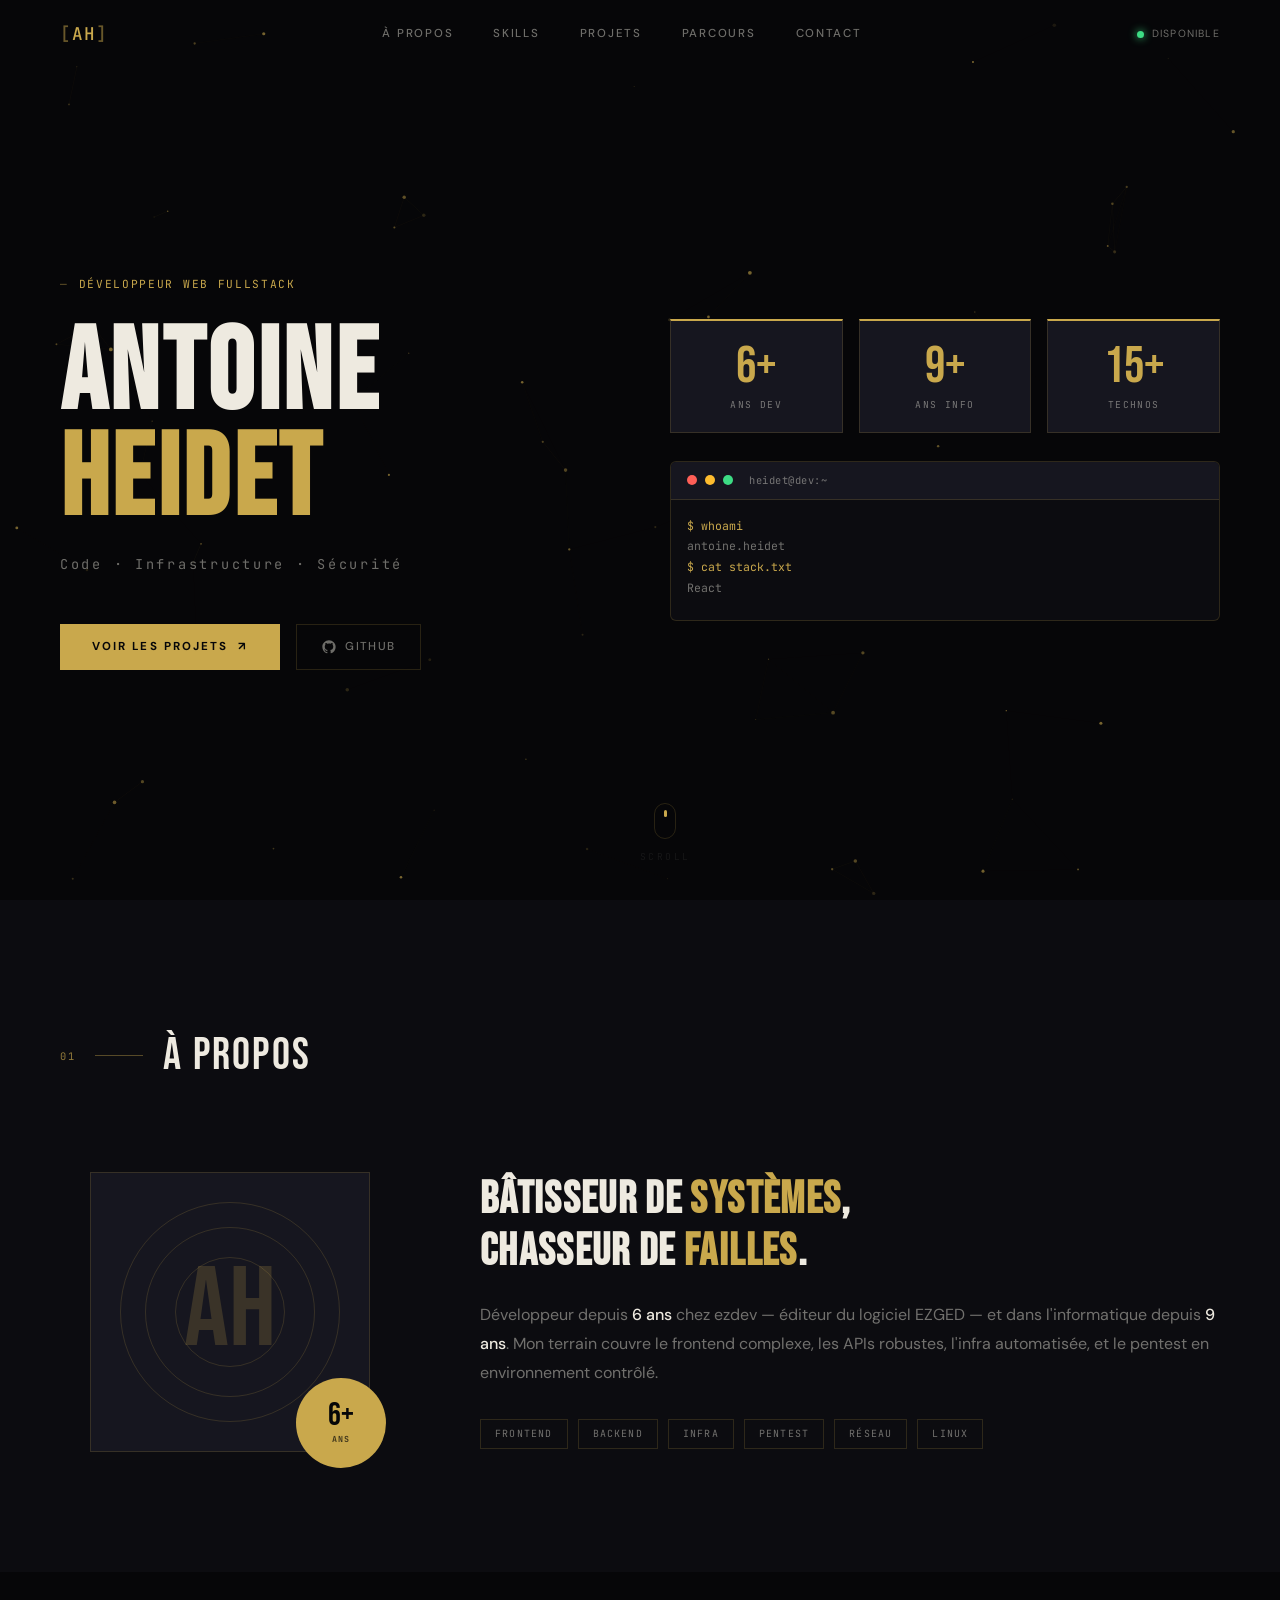
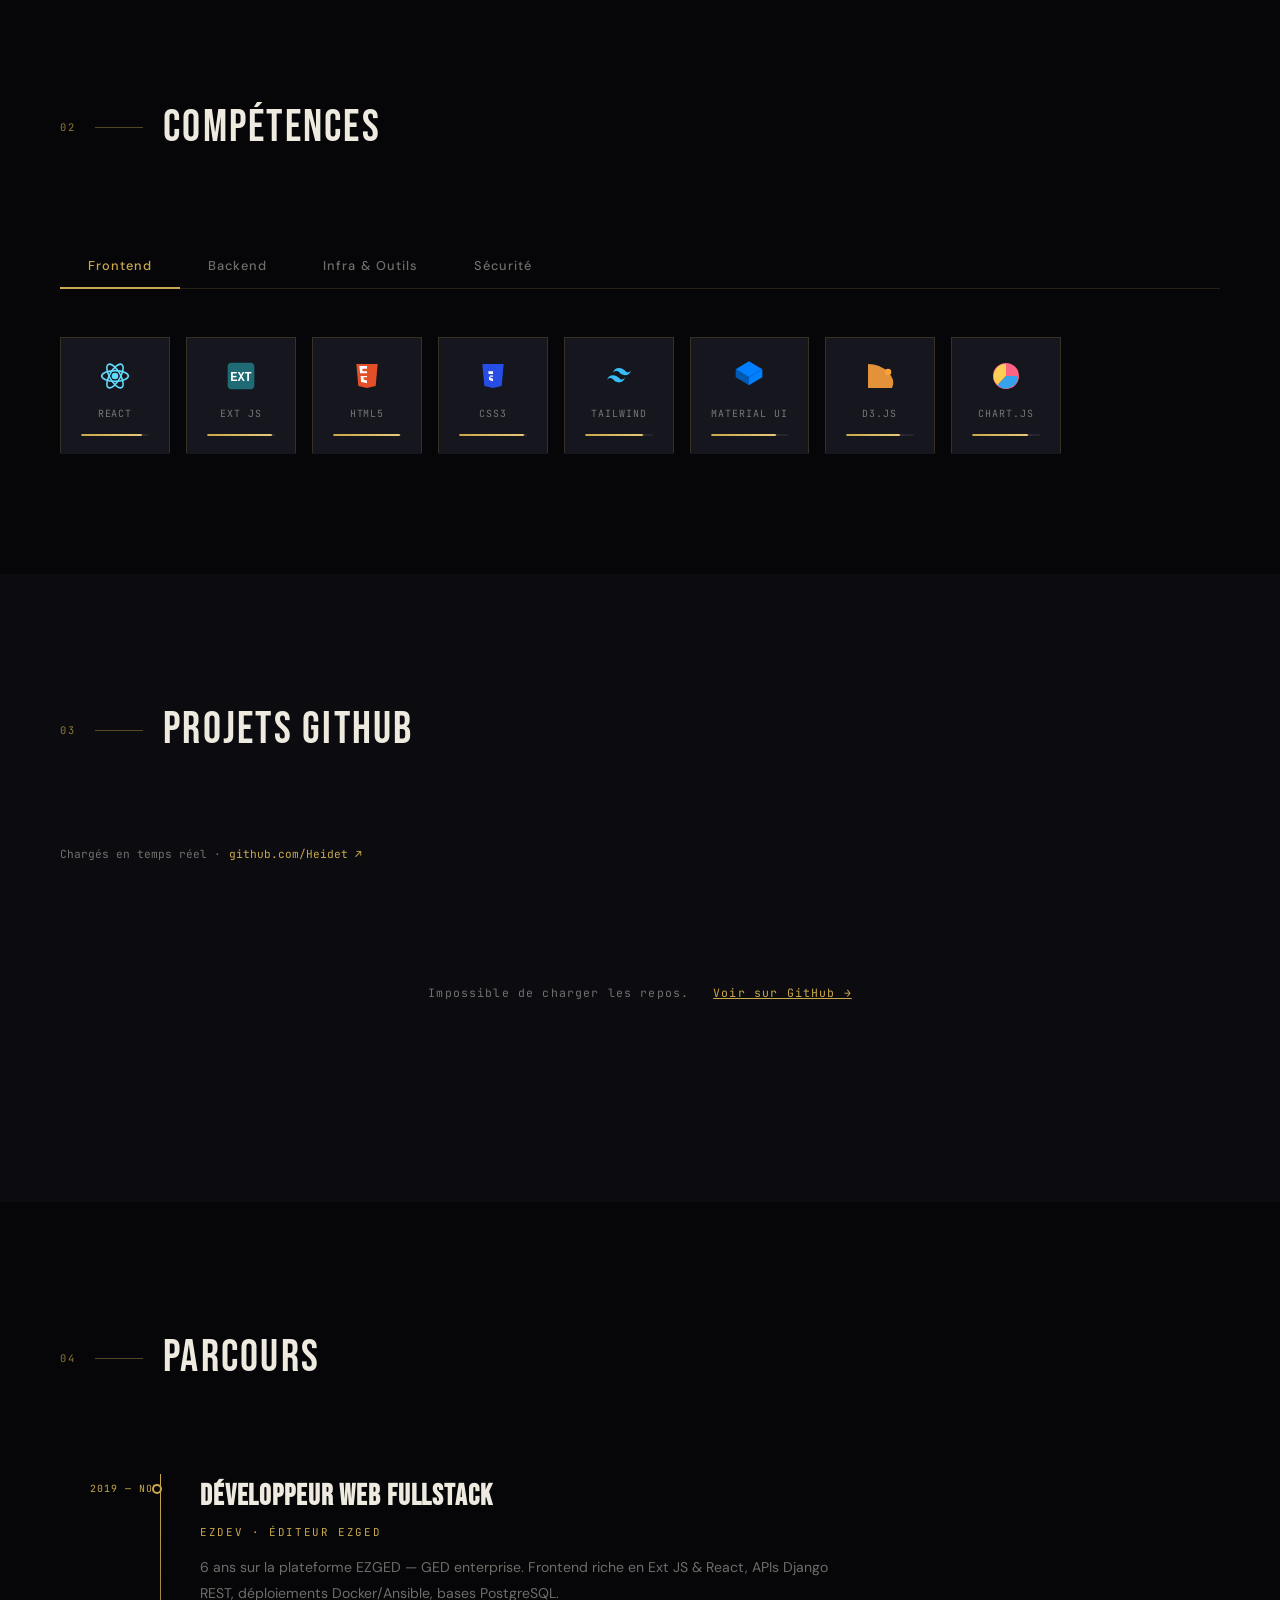
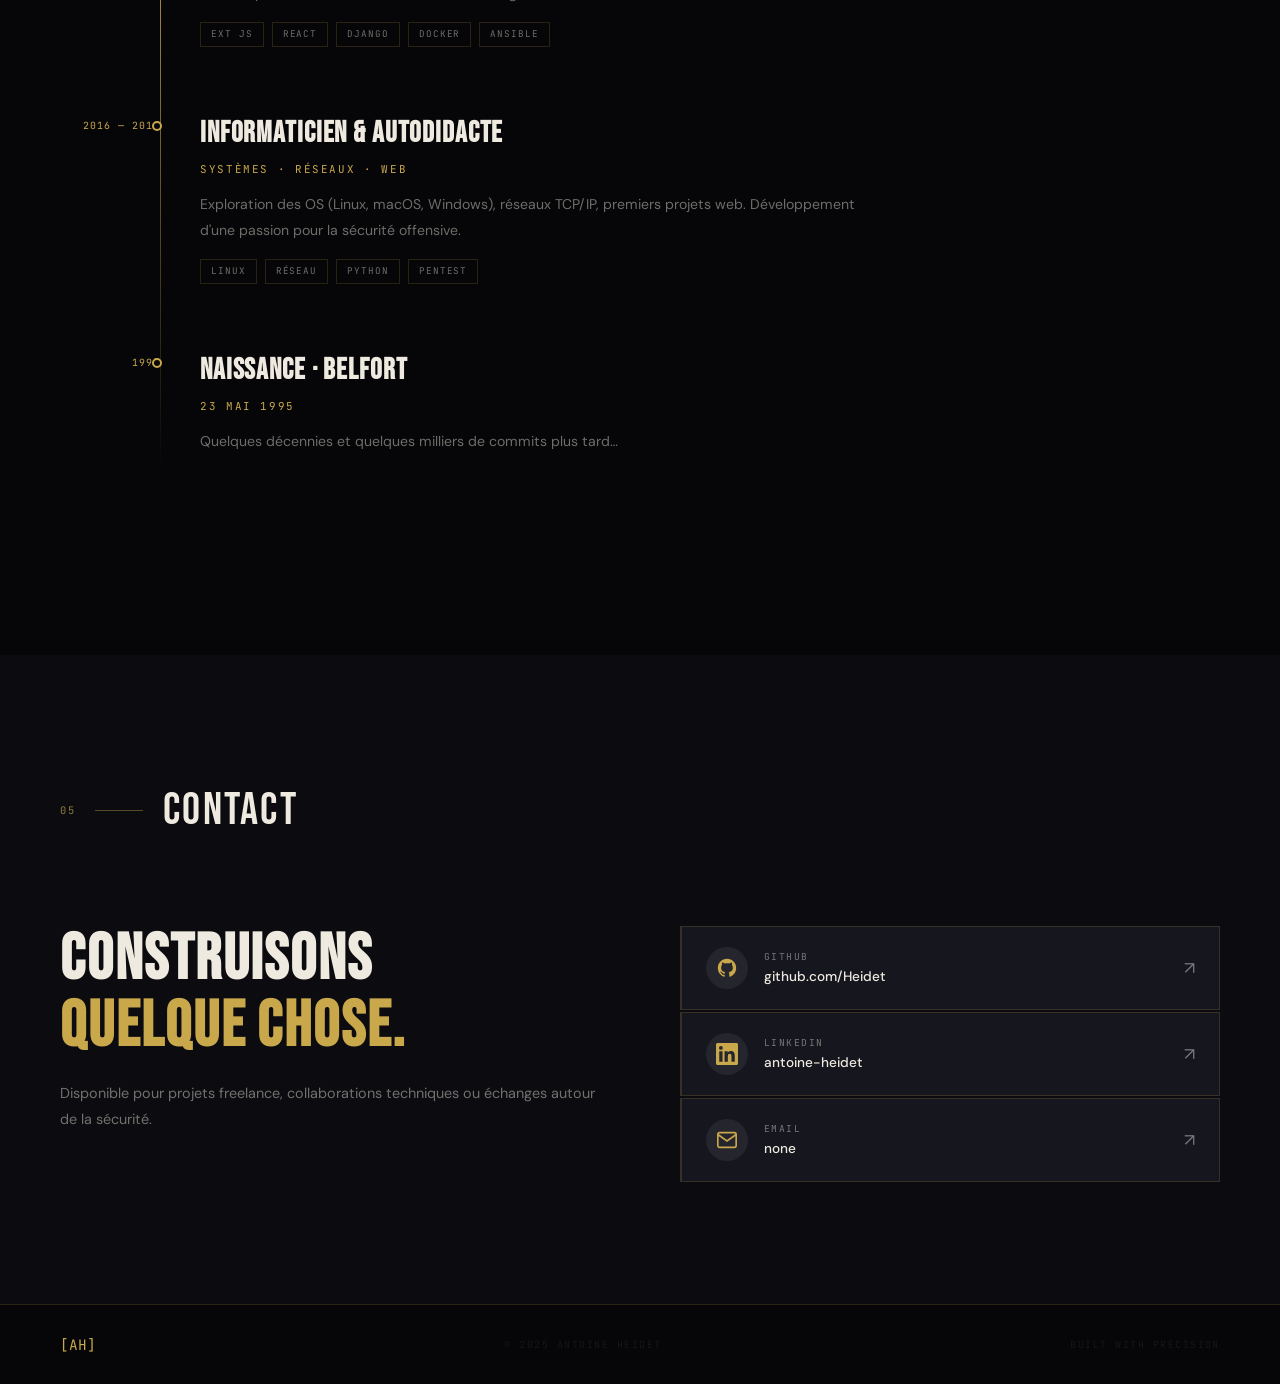
==== commit 1b927064: "ajout des références serveur pour git status" ====
--- a/portfolio.html
+++ b/portfolio.html
@@ -31,8 +31,28 @@
     <a href="#experience" class="nav-link">Parcours</a>
     <a href="#contact" class="nav-link">Contact</a>
   </div>
-  <div class="nav-status"><span class="status-dot"></span><span>Disponible</span></div>
+  <div class="nav-right">
+    <div class="nav-status"><span class="status-dot"></span><span>Disponible</span></div>
+    <!-- HAMBURGER -->
+    <!-- <button class="nav-hamburger" id="nav-hamburger" aria-label="Menu" aria-expanded="false">
+      <span></span><span></span><span></span>
+    </button> -->
+  </div>
 </nav>
+
+<!-- MOBILE MENU OVERLAY -->
+<div class="mobile-menu" id="mobile-menu" aria-hidden="true">
+  <div class="mobile-menu-inner">
+    <a href="#about"      class="mobile-link" data-num="01">À propos</a>
+    <a href="#skills"     class="mobile-link" data-num="02">Skills</a>
+    <a href="#projects"   class="mobile-link" data-num="03">Projets</a>
+    <a href="#experience" class="mobile-link" data-num="04">Parcours</a>
+    <a href="#contact"    class="mobile-link" data-num="05">Contact</a>
+  </div>
+  <div class="mobile-menu-foot">
+    <span class="status-dot"></span><span>Disponible</span>
+  </div>
+</div>
 
 <!-- HERO -->
 <section id="hero">
@@ -232,7 +252,7 @@
       </a>
       <a href="mailto:contact@antoine-heidet.dev" class="contact-card contact-card-email">
         <div class="cc-icon"><svg width="22" height="22" viewBox="0 0 24 24" fill="none" stroke="currentColor" stroke-width="1.8"><path d="M4 4h16c1.1 0 2 .9 2 2v12c0 1.1-.9 2-2 2H4c-1.1 0-2-.9-2-2V6c0-1.1.9-2 2-2z"/><polyline points="22,6 12,13 2,6"/></svg></div>
-        <div class="cc-info"><div class="cc-label">Email</div><div class="cc-val">contact@antoine-heidet.dev</div></div>
+        <div class="cc-info"><div class="cc-label">Email</div><div class="cc-val">none</div></div>
         <span class="cc-arrow">↗</span>
       </a>
     </div>
@@ -247,4 +267,4 @@
 
 <script src="main.js"></script>
 </body>
-</html>
+</html>
--- a/style.css
+++ b/style.css
@@ -791,3 +791,362 @@
 ::-webkit-scrollbar-track { background: var(--bg); }
 ::-webkit-scrollbar-thumb { background: var(--border); border-radius: 3px; }
 ::-webkit-scrollbar-thumb:hover { background: var(--gold); }
+
+.mobile-menu {
+    display: none;
+}
+/* ============================
+   RESPONSIVE — TABLET & MOBILE
+   ============================ */
+
+/* ---- TABLET (≤ 1024px) ---- */
+@media (max-width: 1024px) {
+
+  #nav {
+    padding: 16px 32px;
+  }
+  #nav.scrolled {
+    padding: 12px 32px;
+  }
+
+  .nav-links {
+    gap: 24px;
+  }
+
+  #hero {
+    grid-template-columns: 1fr;
+    padding: 120px 32px 80px;
+    gap: 48px;
+  }
+
+  .hero-right {
+    animation: fadeUp 0.8s 2s ease forwards;
+    opacity: 0;
+    transform: translateY(30px);
+  }
+
+  .name-line {
+    font-size: clamp(3.5rem, 10vw, 7rem);
+  }
+
+  .section {
+    padding: 80px 32px;
+  }
+
+  #about .about-grid {
+    grid-template-columns: 1fr;
+    gap: 48px;
+    text-align: center;
+  }
+
+  .about-tags {
+    justify-content: center;
+  }
+
+  .avatar-frame {
+    width: 220px;
+  }
+
+  .contact-wrap {
+    grid-template-columns: 1fr;
+    gap: 48px;
+  }
+
+  footer {
+    padding: 24px 32px;
+  }
+}
+
+/* ---- MOBILE (≤ 768px) ---- */
+@media (max-width: 768px) {
+
+  /* NAV */
+  #nav {
+    padding: 14px 20px;
+    flex-wrap: wrap;
+    gap: 10px;
+  }
+  #nav.scrolled {
+    padding: 10px 20px;
+  }
+
+  .nav-links {
+    order: 3;
+    width: 100%;
+    gap: 0;
+    justify-content: space-between;
+    border-top: 1px solid var(--border);
+    padding-top: 10px;
+    flex-wrap: wrap;
+    gap: 4px 0;
+  }
+
+  .nav-link {
+    font-size: 0.62rem;
+    padding: 6px 4px;
+  }
+
+  .nav-status {
+    font-size: 0.6rem;
+  }
+
+  /* HERO */
+  #hero {
+    padding: 110px 20px 60px;
+    min-height: auto;
+    gap: 36px;
+  }
+
+  .hero-tag {
+    font-size: 0.62rem;
+    margin-bottom: 16px;
+  }
+
+  .name-line {
+    font-size: clamp(3rem, 14vw, 5rem);
+  }
+
+  .hero-sub {
+    font-size: 0.72rem;
+    margin-bottom: 32px;
+  }
+
+  .hero-cta {
+    flex-direction: column;
+    gap: 12px;
+    align-items: flex-start;
+  }
+
+  .btn-main,
+  .btn-ghost {
+    width: 100%;
+    justify-content: center;
+    padding: 14px 24px;
+  }
+
+  .hero-stats {
+    gap: 10px;
+  }
+
+  .stat-num {
+    font-size: 2.4rem;
+  }
+
+  .stat-label {
+    font-size: 0.55rem;
+  }
+
+  .hero-scroll-hint {
+    display: none;
+  }
+
+  /* SECTIONS */
+  .section {
+    padding: 64px 20px;
+  }
+
+  .section-label {
+    margin-bottom: 48px;
+    flex-wrap: wrap;
+    gap: 12px;
+  }
+
+  .label-text {
+    font-size: clamp(1.5rem, 6vw, 2.2rem);
+  }
+
+  /* ABOUT */
+  #about .about-grid {
+    grid-template-columns: 1fr;
+    gap: 36px;
+    text-align: center;
+  }
+
+  .avatar-frame {
+    width: 180px;
+  }
+
+  .avatar-initials {
+    font-size: 5rem;
+  }
+
+  .r1 { width: 170px; height: 170px; }
+  .r2 { width: 130px; height: 130px; }
+  .r3 { width: 90px; height: 90px; }
+
+  .avatar-badge {
+    width: 72px; height: 72px;
+    bottom: -12px; right: -12px;
+  }
+
+  .badge-n { font-size: 1.5rem; }
+  .badge-t { font-size: 0.45rem; }
+
+  .about-title {
+    font-size: clamp(1.6rem, 6vw, 2.4rem);
+  }
+
+  .about-text {
+    font-size: 0.9rem;
+  }
+
+  .about-tags {
+    justify-content: center;
+  }
+
+  /* SKILLS */
+  .skills-tabs {
+    flex-wrap: wrap;
+    gap: 0;
+    border-bottom: none;
+    border: 1px solid var(--border);
+    border-radius: 4px;
+    overflow: hidden;
+    margin-bottom: 32px;
+  }
+
+  .stab {
+    flex: 1 1 50%;
+    padding: 11px 12px;
+    font-size: 0.72rem;
+    border-bottom: 1px solid var(--border);
+    border-right: 1px solid var(--border);
+    text-align: center;
+  }
+
+  .stab::after {
+    display: none;
+  }
+
+  .stab.active {
+    background: var(--gold-d);
+  }
+
+  .skills-row {
+    gap: 10px;
+  }
+
+  .sk-card {
+    min-width: calc(50% - 5px);
+    flex: 1 1 calc(50% - 5px);
+    padding: 14px 12px 12px;
+  }
+
+  .sk-icon { width: 28px; height: 28px; }
+  .sk-icon svg { width: 26px; height: 26px; }
+
+  /* PROJECTS */
+  .projects-meta {
+    flex-wrap: wrap;
+    font-size: 0.65rem;
+  }
+
+  .github-grid {
+    grid-template-columns: 1fr;
+    gap: 2px;
+  }
+
+  .gh-card {
+    padding: 20px 18px;
+  }
+
+  /* TIMELINE */
+  .timeline::before {
+    left: 0;
+  }
+
+  .timeline {
+    padding-left: 20px;
+  }
+
+  .tl-item {
+    grid-template-columns: 1fr;
+    gap: 6px;
+    padding-left: 24px;
+    margin-bottom: 48px;
+  }
+
+  .tl-dot {
+    left: -30px;
+    top: 6px;
+  }
+
+  .tl-year {
+    text-align: left;
+    font-size: 0.6rem;
+    padding-top: 0;
+  }
+
+  .tl-role {
+    font-size: 1.4rem;
+  }
+
+  .tl-desc {
+    font-size: 0.82rem;
+  }
+
+  /* CONTACT */
+  .contact-wrap {
+    grid-template-columns: 1fr;
+    gap: 36px;
+  }
+
+  .contact-title {
+    font-size: clamp(2rem, 8vw, 3.2rem);
+  }
+
+  .contact-sub {
+    font-size: 0.85rem;
+  }
+
+  .contact-card {
+    padding: 16px 18px;
+  }
+
+  .cc-val {
+    font-size: 0.78rem;
+    word-break: break-all;
+  }
+
+  /* FOOTER */
+  footer {
+    flex-direction: column;
+    gap: 10px;
+    padding: 20px;
+    text-align: center;
+  }
+
+  /* TERMINAL */
+  .terminal-body {
+    font-size: 0.65rem;
+    padding: 12px;
+    min-height: 90px;
+  }
+}
+
+/* ---- SMALL MOBILE (≤ 380px) ---- */
+@media (max-width: 380px) {
+
+  .name-line {
+    font-size: clamp(2.6rem, 16vw, 4rem);
+  }
+
+  .sk-card {
+    min-width: 100%;
+    flex: 1 1 100%;
+  }
+
+  .hero-stats {
+    flex-direction: column;
+    gap: 8px;
+  }
+
+  .stat-card {
+    padding: 12px;
+  }
+
+  .nav-links {
+    justify-content: center;
+    gap: 4px 8px;
+  }
+}
